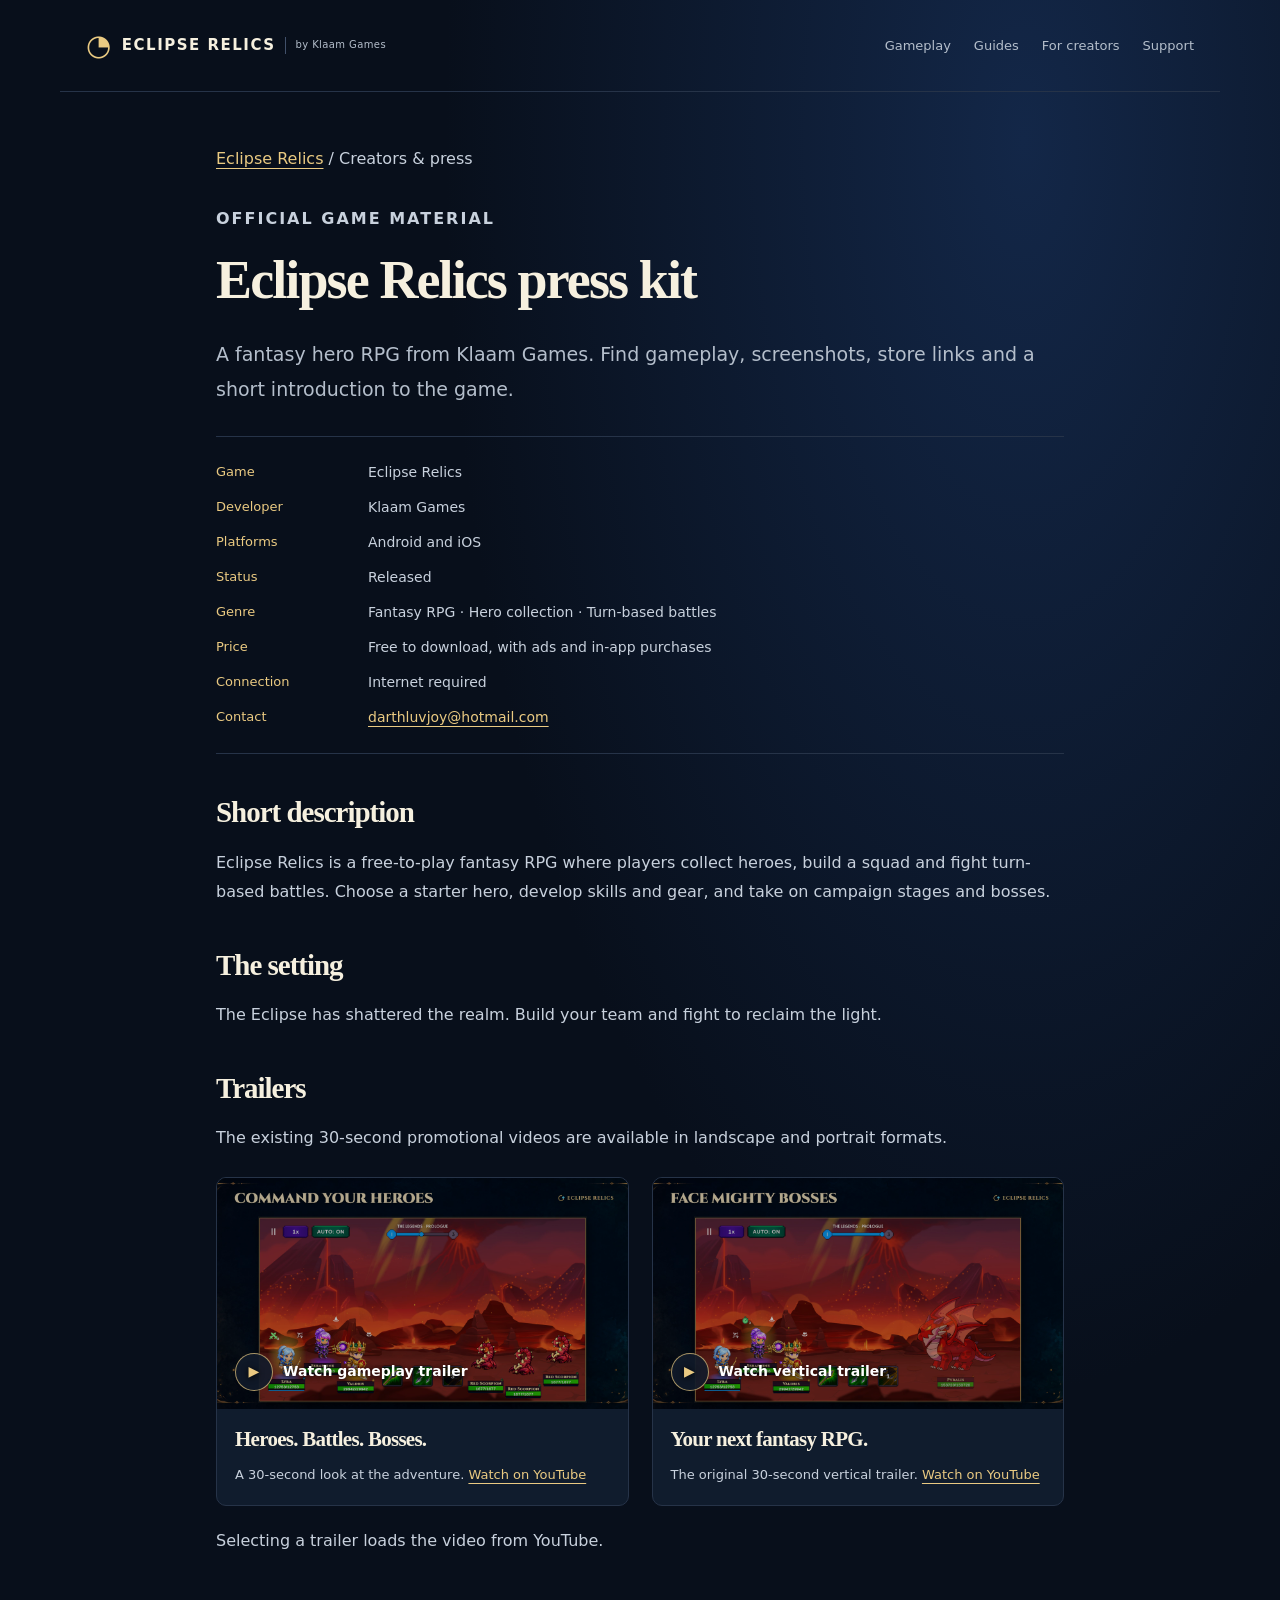
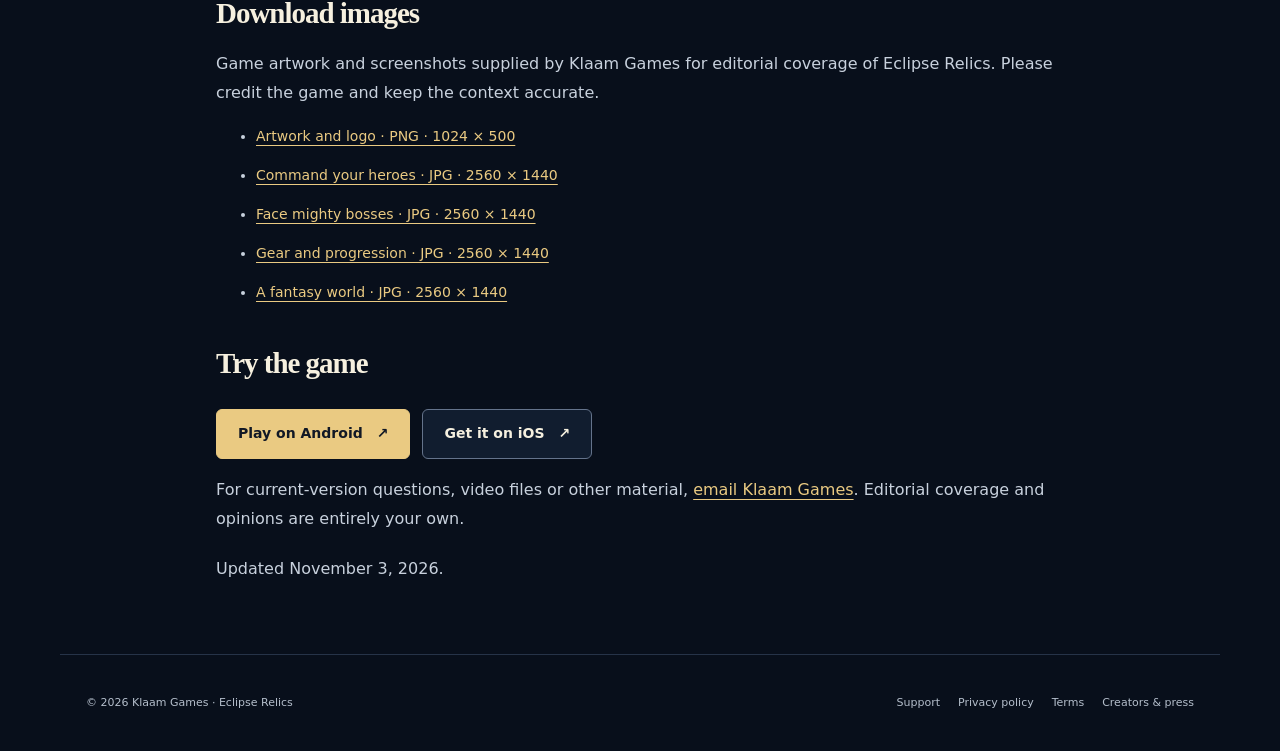
==== press/index.html @ dfe30f79 "Publish Eclipse Relics gameplay, beginner guides and creator kit" ====
<!doctype html>
<html lang="en">
<head>
<meta charset="utf-8">
<meta name="viewport" content="width=device-width,initial-scale=1">
<title>Eclipse Relics Press Kit — Trailers, Screenshots and Game Facts</title>
<meta name="description" content="Official Eclipse Relics creator and press kit: existing trailers, downloadable screenshots, game facts and the Klaam Games contact.">
<link rel="canonical" href="https://darthluvjoy-alt.github.io/press/">
<meta property="og:type" content="website">
<meta property="og:title" content="Eclipse Relics Press Kit — Trailers, Screenshots and Game Facts">
<meta property="og:description" content="Official Eclipse Relics creator and press kit: existing trailers, downloadable screenshots, game facts and the Klaam Games contact.">
<meta property="og:url" content="https://darthluvjoy-alt.github.io/press/">
<meta property="og:image" content="https://darthluvjoy-alt.github.io/assets/eclipse-relics-share.png">
<meta name="twitter:card" content="summary_large_image">
<meta name="theme-color" content="#080f1b">
<link rel="stylesheet" href="/styles.css">
<script src="/site.js" defer>
</script>
</head>
<body>
<a class="skip" href="#main">Skip to content</a>
<header class="site-header wrap">
<a class="brand" href="/">
<span aria-hidden="true">◔</span> ECLIPSE RELICS <small>by Klaam Games</small>
</a>
<nav aria-label="Main navigation">
<a href="/#gameplay">Gameplay</a>
<a href="/#guides">Guides</a>
<a href="/press/">For creators</a>
<a href="/KlaamGames/support.html">Support</a>
</nav>
</header>
<main id="main" class="wrap article">
<p class="breadcrumb">
<a href="/">Eclipse Relics</a> / Creators &amp; press</p>
<p class="eyebrow">Official game material</p>
<h1>Eclipse Relics press kit</h1>
<p class="lede">A fantasy hero RPG from Klaam Games. Find gameplay, screenshots, store links and a short introduction to the game.</p>
<dl class="facts">
<dt>Game</dt>
<dd>Eclipse Relics</dd>
<dt>Developer</dt>
<dd>Klaam Games</dd>
<dt>Platforms</dt>
<dd>Android and iOS</dd>
<dt>Status</dt>
<dd>Released</dd>
<dt>Genre</dt>
<dd>Fantasy RPG · Hero collection · Turn-based battles</dd>
<dt>Price</dt>
<dd>Free to download, with ads and in-app purchases</dd>
<dt>Connection</dt>
<dd>Internet required</dd>
<dt>Contact</dt>
<dd>
<a href="mailto:darthluvjoy@hotmail.com?subject=Eclipse%20Relics%20creator%20enquiry">darthluvjoy@hotmail.com</a>
</dd>
</dl>
<h2>Short description</h2>
<p>Eclipse Relics is a free-to-play fantasy RPG where players collect heroes, build a squad and fight turn-based battles. Choose a starter hero, develop skills and gear, and take on campaign stages and bosses.</p>
<h2>The setting</h2>
<p>The Eclipse has shattered the realm. Build your team and fight to reclaim the light.</p>
<h2>Trailers</h2>
<p>The existing 30-second promotional videos are available in landscape and portrait formats.</p>
<div class="trailers">
<article class="trailer-card">
<a class="video-preview" href="https://www.youtube.com/watch?v=3YpnAbJ2MR8" data-video="3YpnAbJ2MR8" data-title="Eclipse Relics gameplay trailer">
<img src="/assets/command-your-heroes.jpg" width="2560" height="1440" loading="lazy" alt="Turn-based battle footage in Eclipse Relics">
<span class="play-label">
<b aria-hidden="true">▶</b> Watch gameplay trailer</span>
</a>
<div class="card-copy">
<h3>Heroes. Battles. Bosses.</h3>
<p>A 30-second look at the adventure. <a href="https://www.youtube.com/watch?v=3YpnAbJ2MR8">Watch on YouTube</a>
</p>
</div>
</article>
<article class="trailer-card">
<a class="video-preview" href="https://www.youtube.com/watch?v=YLf_I1Ic7Hc" data-video="YLf_I1Ic7Hc" data-title="Eclipse Relics vertical trailer">
<img src="/assets/face-mighty-bosses.jpg" width="2560" height="1440" loading="lazy" alt="A campaign boss encounter in Eclipse Relics">
<span class="play-label">
<b aria-hidden="true">▶</b> Watch vertical trailer</span>
</a>
<div class="card-copy">
<h3>Your next fantasy RPG.</h3>
<p>The original 30-second vertical trailer. <a href="https://www.youtube.com/watch?v=YLf_I1Ic7Hc">Watch on YouTube</a>
</p>
</div>
</article>
</div>
<p class="fineprint">Selecting a trailer loads the video from YouTube.</p>
<h2>Download images</h2>
<p>Game artwork and screenshots supplied by Klaam Games for editorial coverage of Eclipse Relics. Please credit the game and keep the context accurate.</p>
<ul class="download-list">
<li>
<a href="/assets/eclipse-relics-share.png" download>Artwork and logo · PNG · 1024 × 500</a>
</li>
<li>
<a href="/assets/command-your-heroes.jpg" download>Command your heroes · JPG · 2560 × 1440</a>
</li>
<li>
<a href="/assets/face-mighty-bosses.jpg" download>Face mighty bosses · JPG · 2560 × 1440</a>
</li>
<li>
<a href="/assets/gear-up.jpg" download>Gear and progression · JPG · 2560 × 1440</a>
</li>
<li>
<a href="/assets/fantasy-world.jpg" download>A fantasy world · JPG · 2560 × 1440</a>
</li>
</ul>
<h2>Try the game</h2>
<div class="store-links">
<a class="button primary" href="https://play.google.com/store/apps/details?id=com.klaamgames.eclipserelics">Play on Android <span aria-hidden="true">↗</span>
</a>
<a class="button secondary" href="https://apps.apple.com/app/id6768101797">Get it on iOS <span aria-hidden="true">↗</span>
</a>
</div>
<p>For current-version questions, video files or other material, <a href="mailto:darthluvjoy@hotmail.com?subject=Eclipse%20Relics%20creator%20enquiry">email Klaam Games</a>. Editorial coverage and opinions are entirely your own.</p>
<p class="fineprint">Updated November 3, 2026.</p>
</main>
<footer class="wrap site-footer">
<p>© 2026 Klaam Games · Eclipse Relics</p>
<nav aria-label="Footer navigation">
<a href="/KlaamGames/support.html">Support</a>
<a href="/KlaamGames/privacy.html">Privacy policy</a>
<a href="/KlaamGames/terms.html">Terms</a>
<a href="/press/">Creators &amp; press</a>
</nav>
</footer>
</body>
</html>
---- styles.css ----
:root{color-scheme:dark;--bg:#080f1b;--panel:#101c2d;--text:#f6f0df;--muted:#b4becb;--gold:#eaca82;--line:#263348;font-family:system-ui,-apple-system,BlinkMacSystemFont,"Segoe UI",sans-serif;line-height:1.65;color:var(--text);background:var(--bg)}*{box-sizing:border-box}html{scroll-behavior:smooth;scroll-padding-top:24px}body{margin:0;background:radial-gradient(ellipse at 80% 6%,#132748 0,transparent 40%),var(--bg)}a{color:var(--gold);text-underline-offset:4px}a:hover{color:#fff0c9}a:focus-visible,button:focus-visible{outline:3px solid #8ecbff;outline-offset:5px}img{display:block;max-width:100%;height:auto}figure{margin:0}.wrap{max-width:1160px;margin-inline:auto;padding-inline:26px}.skip{position:absolute;top:-100px;left:20px;z-index:10;padding:12px;background:var(--gold);color:var(--bg)}.skip:focus{top:12px}.site-header{display:flex;align-items:center;justify-content:space-between;gap:24px;min-height:92px;border-bottom:1px solid var(--line)}.brand{display:flex;align-items:center;gap:9px;color:var(--text);font-weight:800;font-size:15px;letter-spacing:1.5px;text-decoration:none}.brand small{color:var(--muted);font-size:10px;letter-spacing:.4px;border-left:1px solid #41506a;padding-left:10px;font-weight:500}.brand>span{font-size:29px;color:var(--gold)}nav{display:flex;gap:23px;flex-wrap:wrap}nav a{color:var(--muted);font-size:13px;text-decoration:none}.hero{display:grid;grid-template-columns:1.06fr 1fr;align-items:center;gap:38px;padding-block:84px 76px}.eyebrow{text-transform:uppercase;letter-spacing:2px;font-size:11px;font-weight:700;color:var(--gold);margin:0 0 16px}h1,h2,h3{font-family:Georgia,"Times New Roman",serif;line-height:1.15;letter-spacing:-.035em}h1{font-size:clamp(38px,4.4vw,61px);margin:0 0 26px}h1 em{font-style:normal;color:var(--gold)}h2{font-size:clamp(30px,3.2vw,43px);margin:0 0 18px}h3{font-size:25px;margin:0 0 12px}.lead{font-size:17px;line-height:1.8;color:var(--muted);max-width:460px;margin-bottom:28px}.store-links{display:flex;flex-wrap:wrap;gap:12px}.button{display:inline-flex;align-items:center;justify-content:center;gap:14px;min-height:50px;padding:12px 21px;border:1px solid var(--gold);border-radius:6px;text-decoration:none;font-size:14px;font-weight:700}.button.primary{background:var(--gold);color:#111825}.button.primary:hover{background:#f5dcaa}.button.secondary{color:var(--text);border-color:#64738b;background:#111d2f}.fineprint{font-size:12px;line-height:1.8;color:var(--muted);margin-block:20px 0}.hero-art{padding:8px;border:1px solid #354760;background:#111d30;border-radius:12px;box-shadow:0 25px 65px #0008;transform:rotate(2deg)}.hero-art img{border-radius:6px}.hero-art figcaption{font-size:12px;color:var(--muted);padding:13px 10px 5px}.feature-strip{border-block:1px solid var(--line);background:#0d1828}.feature-strip .wrap{display:flex;justify-content:space-between;gap:18px;padding-block:19px}.feature-strip span{font-size:12px;color:#cfdae8}.feature-strip span::before{content:"✦";color:var(--gold);padding-right:10px}.section{padding-top:76px}.section-heading{display:flex;justify-content:space-between;align-items:end;gap:32px;margin-bottom:26px}.section-heading>p{color:var(--muted);font-size:14px;max-width:265px;margin:0 0 18px}.section-heading h2{margin-bottom:0}.trailers{display:grid;grid-template-columns:1fr 1fr;gap:23px}.trailer-card,.guide-card{border:1px solid var(--line);border-radius:10px;background:var(--panel);overflow:hidden}.video-preview{display:block;position:relative;aspect-ratio:16/9;overflow:hidden;background:#000}.video-preview img{height:100%;width:100%;object-fit:cover;opacity:.72;transition:opacity .2s}.video-preview:hover img{opacity:.92}.play-label{position:absolute;bottom:18px;left:18px;right:18px;display:flex;align-items:center;gap:10px;font-size:14px;font-weight:700;color:#fff;text-shadow:0 1px 6px #000}.play-label b{display:grid;place-items:center;width:38px;height:38px;border:1px solid #eaca82b3;border-radius:50%;background:#111b2ae8;color:var(--gold);font-size:14px}.card-copy{padding:22px 24px}.card-copy h3{font-size:23px}.card-copy p{font-size:13px;color:var(--muted);margin:0}.video-frame{display:block;width:100%;aspect-ratio:16/9;border:0;background:#000}.screenshots{display:grid;grid-template-columns:1fr 1fr;gap:23px}.screenshots figure{overflow:hidden;border:1px solid var(--line);border-radius:9px;background:#0e1929}.screenshots img{width:100%;aspect-ratio:16/9;object-fit:contain}.screenshots figcaption{padding:12px 16px;font-size:13px;color:var(--muted)}.guide-cards{display:grid;grid-template-columns:1fr 1fr;gap:23px}.guide-card{display:block;padding:30px;text-decoration:none;color:var(--text)}.guide-card:hover{border-color:#8e7954;color:#fff}.guide-card .eyebrow{display:block;margin-bottom:17px}.guide-card p{color:var(--muted);font-size:14px;line-height:1.8}.text-link{display:block;margin-top:25px;color:var(--gold);font-size:13px;font-weight:700}.final-cta{text-align:center;margin-top:80px;padding-block:55px;border-top:1px solid var(--line);background:radial-gradient(ellipse at center,#172b48,transparent 70%)}.final-cta .store-links{justify-content:center}.site-footer{display:flex;justify-content:space-between;gap:20px;align-items:center;padding-block:28px;border-top:1px solid var(--line)}.site-footer p{font-size:11px;color:var(--muted)}.site-footer nav{gap:18px}.site-footer nav a{font-size:11px}.article{max-width:900px;padding-block:52px 70px}.breadcrumb{font-size:12px;color:var(--muted);margin:0 0 30px}.article h1{font-size:clamp(37px,5vw,54px);max-width:800px}.article h2{font-size:29px;margin-top:42px}.article h3{font-size:23px;margin-top:24px}.article p,.article li{color:#c8d1dd;font-size:16px;line-height:1.85}.article strong{color:var(--text)}.article li+li{margin-top:13px}.article .lede{font-size:19px;color:var(--muted)}.callout{border-left:3px solid var(--gold);background:#101f32;padding:14px 22px;margin-block:28px}.callout p{margin-block:7px}.starter-grid{display:grid;grid-template-columns:repeat(3,1fr);gap:16px;margin-top:28px}.starter{border:1px solid var(--line);border-radius:8px;padding:22px;background:var(--panel)}.starter h2{font-size:29px;margin:0}.starter .role{font-size:11px;color:var(--gold);text-transform:uppercase;letter-spacing:1.5px}.starter p{font-size:14px}.article .store-links{margin-top:28px}.facts{display:grid;grid-template-columns:130px 1fr;gap:12px 22px;border-block:1px solid var(--line);padding-block:24px;margin-block:28px}.facts dt{font-size:13px;color:var(--gold)}.facts dd{margin:0;font-size:14px;color:#c8d1dd}.article .trailers{margin-top:24px}.article .card-copy{padding:18px}.article .card-copy h3{font-size:21px;margin-top:0}.article .card-copy p{font-size:13px}.download-list li{font-size:14px}@media(max-width:800px){.site-header{align-items:flex-start;flex-direction:column;gap:15px;padding-block:20px}nav{gap:22px}.hero{grid-template-columns:1fr;padding-block:42px;gap:32px}.hero-art{transform:none;max-width:630px}.hero h1{font-size:clamp(40px,8vw,58px)}.feature-strip .wrap{display:grid;grid-template-columns:1fr 1fr;gap:12px}.section{padding-top:48px}.section-heading{align-items:flex-start;flex-direction:column;gap:14px}.section-heading>p{margin:0}.starter-grid{grid-template-columns:1fr}.starter h2{margin:0}.site-footer{align-items:flex-start;flex-direction:column;gap:8px}.final-cta{margin-top:48px}.article{padding-top:32px}}@media(max-width:520px){.wrap{padding-inline:20px}.brand{font-size:13px;letter-spacing:1px}.brand small{font-size:9px}.site-header nav{gap:19px}.site-header nav a{font-size:12px}.hero h1{font-size:41px}.hero .lead{font-size:16px}.store-links{gap:10px}.store-links .button{padding:12px 16px;font-size:13px}.feature-strip span{font-size:11px}.trailers,.screenshots,.guide-cards{grid-template-columns:1fr}.guide-card{padding:24px}.facts{grid-template-columns:1fr;gap:4px}.facts dd{margin-bottom:12px}.article h1{font-size:37px}.article .lede{font-size:17px}.final-cta h2,.section-heading h2{font-size:34px}}@media(prefers-reduced-motion:reduce){html{scroll-behavior:auto}*{transition:none!important}}
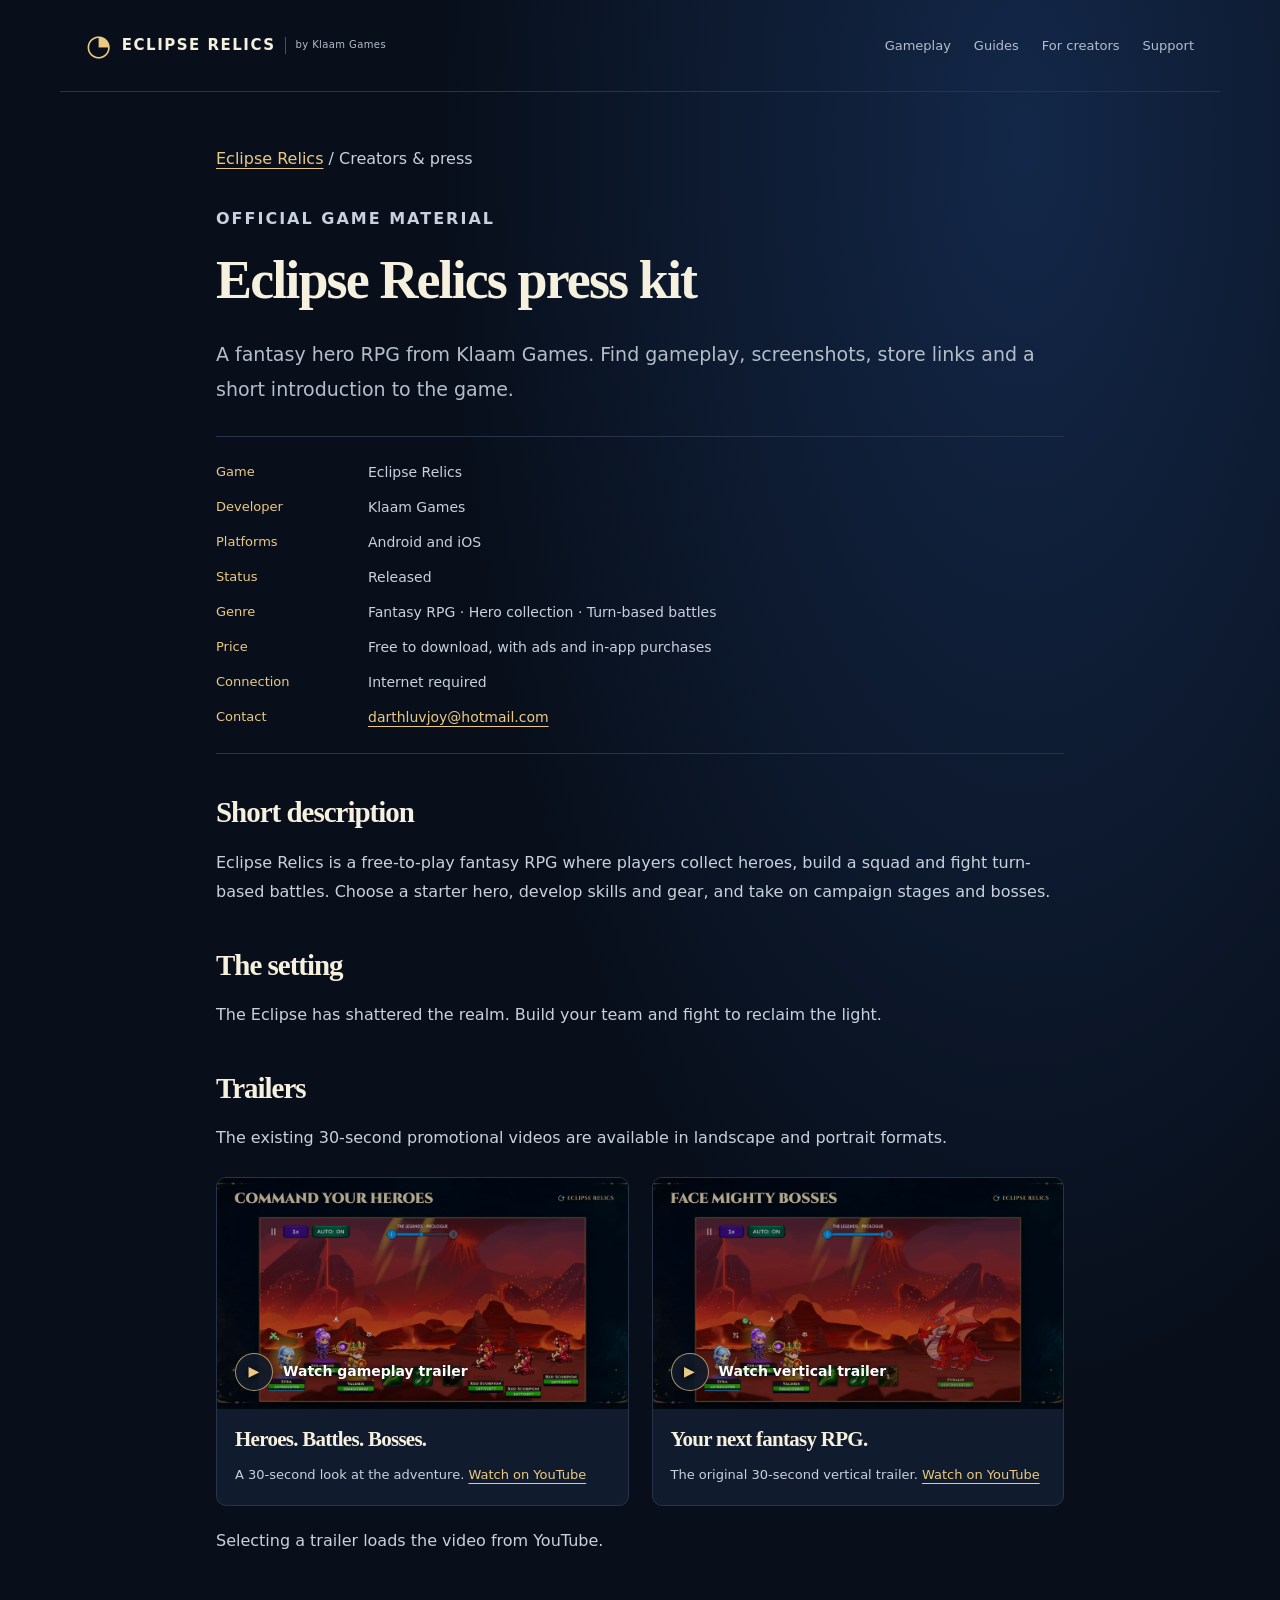
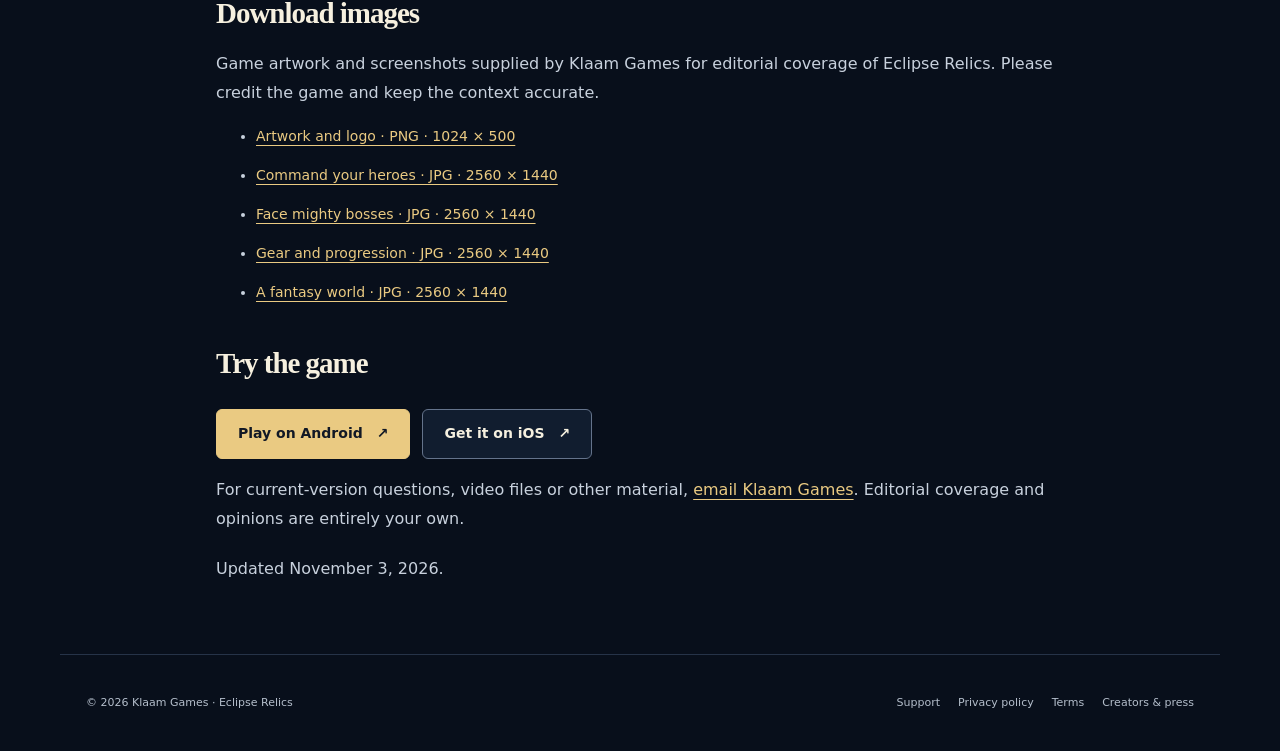
==== commit 82fd5cc4: "Reduce mobile image payload while preserving full-size press downloads" ====
--- a/press/index.html
+++ b/press/index.html
@@ -65,7 +65,7 @@
 <div class="trailers">
 <article class="trailer-card">
 <a class="video-preview" href="https://www.youtube.com/watch?v=3YpnAbJ2MR8" data-video="3YpnAbJ2MR8" data-title="Eclipse Relics gameplay trailer">
-<img src="/assets/command-your-heroes.jpg" width="2560" height="1440" loading="lazy" alt="Turn-based battle footage in Eclipse Relics">
+<img src="/assets/command-your-heroes.webp" width="2560" height="1440" loading="lazy" alt="Turn-based battle footage in Eclipse Relics">
 <span class="play-label">
 <b aria-hidden="true">▶</b> Watch gameplay trailer</span>
 </a>
@@ -77,7 +77,7 @@
 </article>
 <article class="trailer-card">
 <a class="video-preview" href="https://www.youtube.com/watch?v=YLf_I1Ic7Hc" data-video="YLf_I1Ic7Hc" data-title="Eclipse Relics vertical trailer">
-<img src="/assets/face-mighty-bosses.jpg" width="2560" height="1440" loading="lazy" alt="A campaign boss encounter in Eclipse Relics">
+<img src="/assets/face-mighty-bosses.webp" width="2560" height="1440" loading="lazy" alt="A campaign boss encounter in Eclipse Relics">
 <span class="play-label">
 <b aria-hidden="true">▶</b> Watch vertical trailer</span>
 </a>
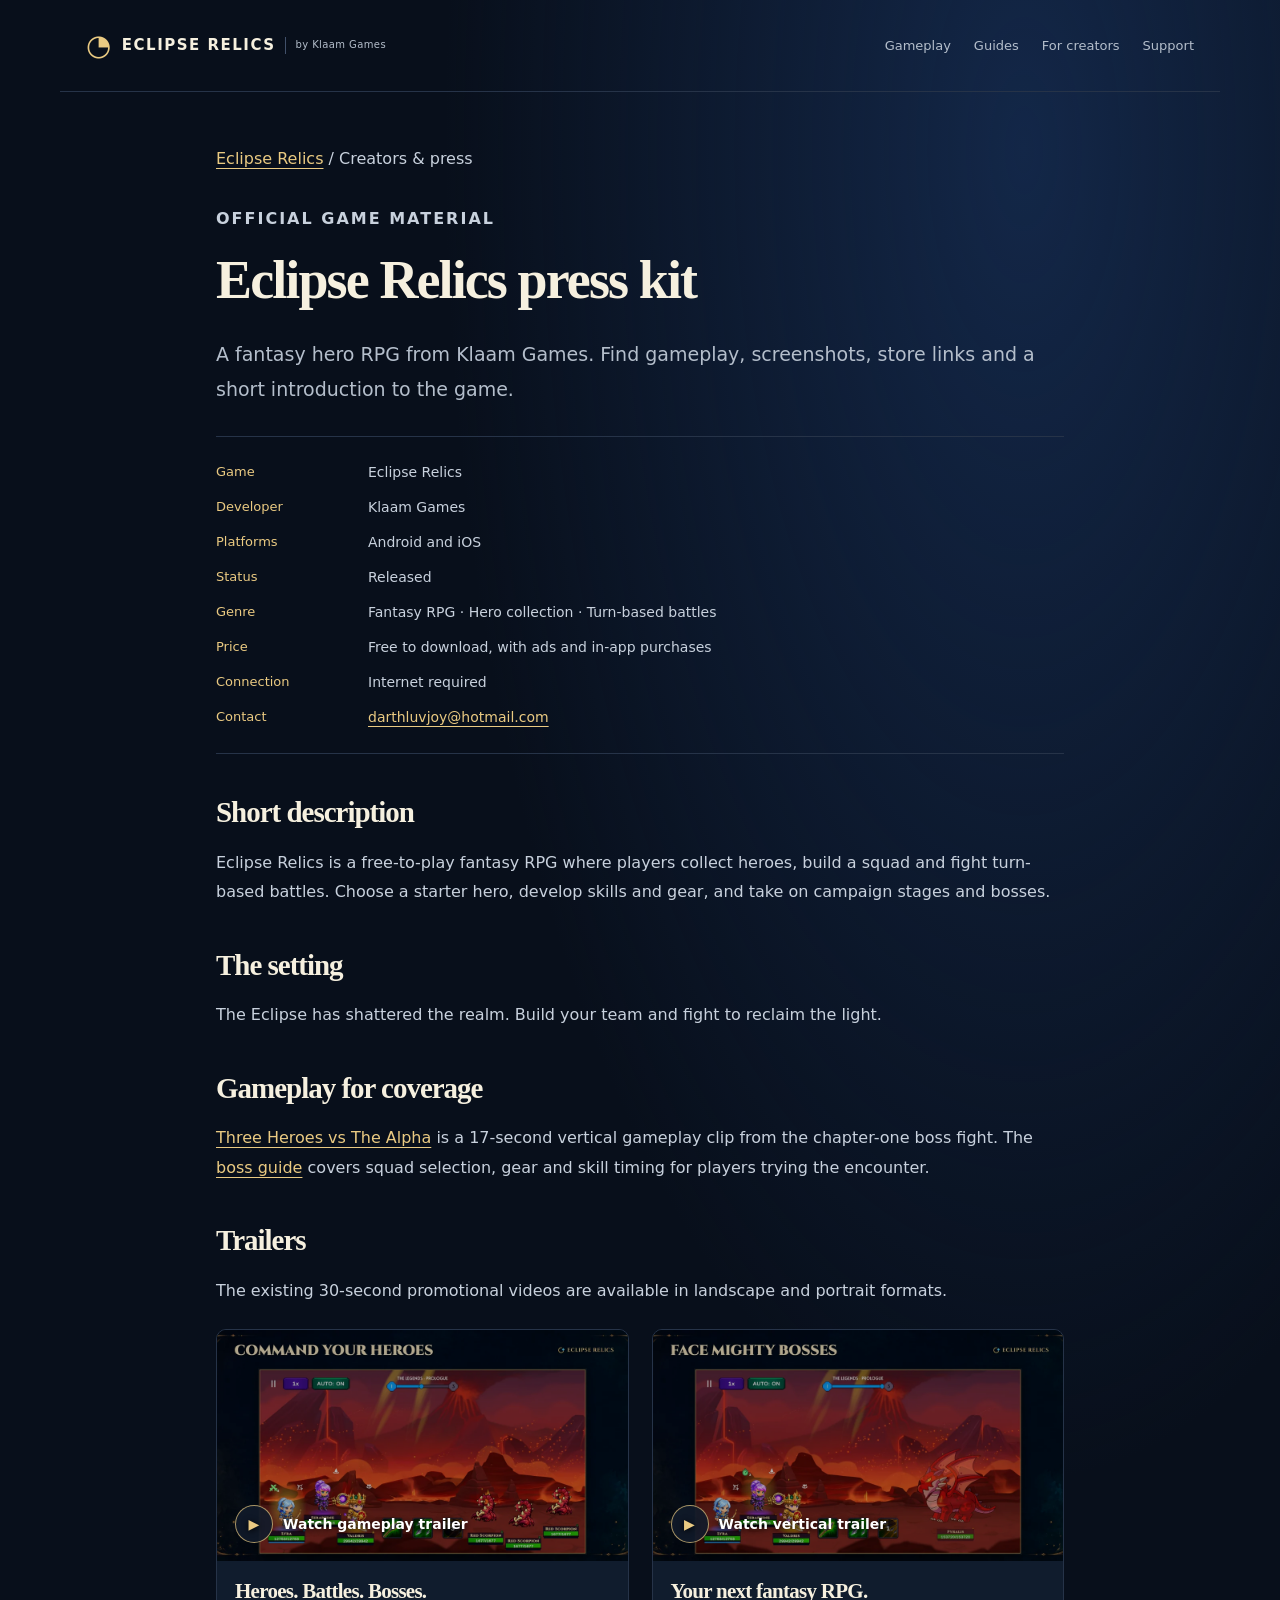
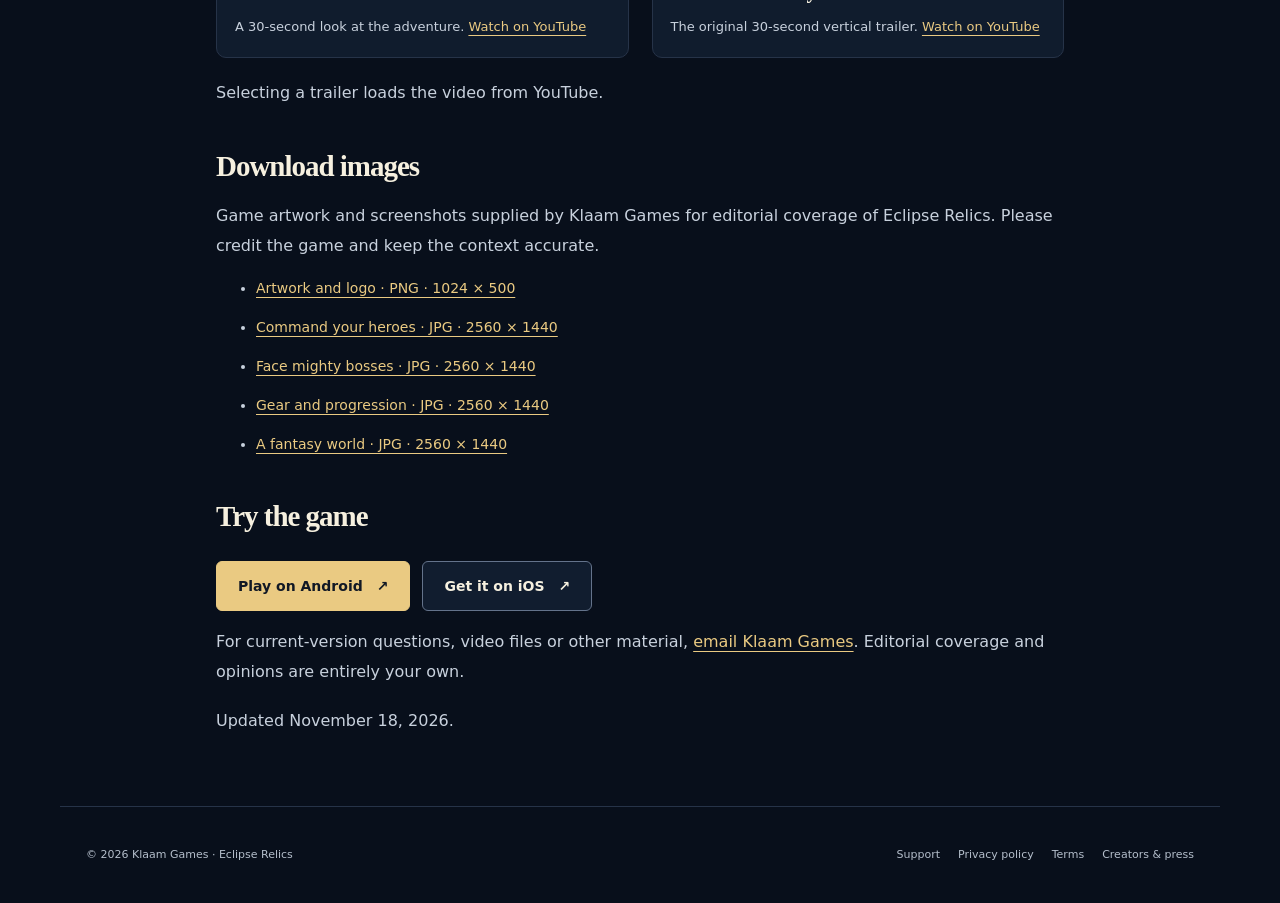
==== commit 9a8625ba: "Feature the Alpha gameplay pilot and attribute organic store links" ====
--- a/press/index.html
+++ b/press/index.html
@@ -60,6 +60,8 @@
 <p>Eclipse Relics is a free-to-play fantasy RPG where players collect heroes, build a squad and fight turn-based battles. Choose a starter hero, develop skills and gear, and take on campaign stages and bosses.</p>
 <h2>The setting</h2>
 <p>The Eclipse has shattered the realm. Build your team and fight to reclaim the light.</p>
+<h2>Gameplay for coverage</h2>
+<p><a href="https://www.youtube.com/shorts/j83L3a-JwUo">Three Heroes vs The Alpha</a> is a 17-second vertical gameplay clip from the chapter-one boss fight. The <a href="/guides/the-alpha/">boss guide</a> covers squad selection, gear and skill timing for players trying the encounter.</p>
 <h2>Trailers</h2>
 <p>The existing 30-second promotional videos are available in landscape and portrait formats.</p>
 <div class="trailers">
@@ -110,13 +112,13 @@
 </ul>
 <h2>Try the game</h2>
 <div class="store-links">
-<a class="button primary" href="https://play.google.com/store/apps/details?id=com.klaamgames.eclipserelics">Play on Android <span aria-hidden="true">↗</span>
+<a class="button primary" data-store="google" href="https://play.google.com/store/apps/details?id=com.klaamgames.eclipserelics&amp;utm_source=web-press&amp;utm_campaign=organic-pilot-20261118&amp;referrer=utm_source%3Dweb-press%26utm_campaign%3Dorganic-pilot-20261118">Play on Android <span aria-hidden="true">↗</span>
 </a>
-<a class="button secondary" href="https://apps.apple.com/app/id6768101797">Get it on iOS <span aria-hidden="true">↗</span>
+<a class="button secondary" data-store="apple" href="https://apps.apple.com/app/apple-store/id6768101797?pt=128887662&amp;ct=op18-web-press&amp;mt=8">Get it on iOS <span aria-hidden="true">↗</span>
 </a>
 </div>
 <p>For current-version questions, video files or other material, <a href="mailto:darthluvjoy@hotmail.com?subject=Eclipse%20Relics%20creator%20enquiry">email Klaam Games</a>. Editorial coverage and opinions are entirely your own.</p>
-<p class="fineprint">Updated November 3, 2026.</p>
+<p class="fineprint">Updated November 18, 2026.</p>
 </main>
 <footer class="wrap site-footer">
 <p>© 2026 Klaam Games · Eclipse Relics</p>
--- a/styles.css
+++ b/styles.css
@@ -1 +1,21 @@
-:root{color-scheme:dark;--bg:#080f1b;--panel:#101c2d;--text:#f6f0df;--muted:#b4becb;--gold:#eaca82;--line:#263348;font-family:system-ui,-apple-system,BlinkMacSystemFont,"Segoe UI",sans-serif;line-height:1.65;color:var(--text);background:var(--bg)}*{box-sizing:border-box}html{scroll-behavior:smooth;scroll-padding-top:24px}body{margin:0;background:radial-gradient(ellipse at 80% 6%,#132748 0,transparent 40%),var(--bg)}a{color:var(--gold);text-underline-offset:4px}a:hover{color:#fff0c9}a:focus-visible,button:focus-visible{outline:3px solid #8ecbff;outline-offset:5px}img{display:block;max-width:100%;height:auto}figure{margin:0}.wrap{max-width:1160px;margin-inline:auto;padding-inline:26px}.skip{position:absolute;top:-100px;left:20px;z-index:10;padding:12px;background:var(--gold);color:var(--bg)}.skip:focus{top:12px}.site-header{display:flex;align-items:center;justify-content:space-between;gap:24px;min-height:92px;border-bottom:1px solid var(--line)}.brand{display:flex;align-items:center;gap:9px;color:var(--text);font-weight:800;font-size:15px;letter-spacing:1.5px;text-decoration:none}.brand small{color:var(--muted);font-size:10px;letter-spacing:.4px;border-left:1px solid #41506a;padding-left:10px;font-weight:500}.brand>span{font-size:29px;color:var(--gold)}nav{display:flex;gap:23px;flex-wrap:wrap}nav a{color:var(--muted);font-size:13px;text-decoration:none}.hero{display:grid;grid-template-columns:1.06fr 1fr;align-items:center;gap:38px;padding-block:84px 76px}.eyebrow{text-transform:uppercase;letter-spacing:2px;font-size:11px;font-weight:700;color:var(--gold);margin:0 0 16px}h1,h2,h3{font-family:Georgia,"Times New Roman",serif;line-height:1.15;letter-spacing:-.035em}h1{font-size:clamp(38px,4.4vw,61px);margin:0 0 26px}h1 em{font-style:normal;color:var(--gold)}h2{font-size:clamp(30px,3.2vw,43px);margin:0 0 18px}h3{font-size:25px;margin:0 0 12px}.lead{font-size:17px;line-height:1.8;color:var(--muted);max-width:460px;margin-bottom:28px}.store-links{display:flex;flex-wrap:wrap;gap:12px}.button{display:inline-flex;align-items:center;justify-content:center;gap:14px;min-height:50px;padding:12px 21px;border:1px solid var(--gold);border-radius:6px;text-decoration:none;font-size:14px;font-weight:700}.button.primary{background:var(--gold);color:#111825}.button.primary:hover{background:#f5dcaa}.button.secondary{color:var(--text);border-color:#64738b;background:#111d2f}.fineprint{font-size:12px;line-height:1.8;color:var(--muted);margin-block:20px 0}.hero-art{padding:8px;border:1px solid #354760;background:#111d30;border-radius:12px;box-shadow:0 25px 65px #0008;transform:rotate(2deg)}.hero-art img{border-radius:6px}.hero-art figcaption{font-size:12px;color:var(--muted);padding:13px 10px 5px}.feature-strip{border-block:1px solid var(--line);background:#0d1828}.feature-strip .wrap{display:flex;justify-content:space-between;gap:18px;padding-block:19px}.feature-strip span{font-size:12px;color:#cfdae8}.feature-strip span::before{content:"✦";color:var(--gold);padding-right:10px}.section{padding-top:76px}.section-heading{display:flex;justify-content:space-between;align-items:end;gap:32px;margin-bottom:26px}.section-heading>p{color:var(--muted);font-size:14px;max-width:265px;margin:0 0 18px}.section-heading h2{margin-bottom:0}.trailers{display:grid;grid-template-columns:1fr 1fr;gap:23px}.trailer-card,.guide-card{border:1px solid var(--line);border-radius:10px;background:var(--panel);overflow:hidden}.video-preview{display:block;position:relative;aspect-ratio:16/9;overflow:hidden;background:#000}.video-preview img{height:100%;width:100%;object-fit:cover;opacity:.72;transition:opacity .2s}.video-preview:hover img{opacity:.92}.play-label{position:absolute;bottom:18px;left:18px;right:18px;display:flex;align-items:center;gap:10px;font-size:14px;font-weight:700;color:#fff;text-shadow:0 1px 6px #000}.play-label b{display:grid;place-items:center;width:38px;height:38px;border:1px solid #eaca82b3;border-radius:50%;background:#111b2ae8;color:var(--gold);font-size:14px}.card-copy{padding:22px 24px}.card-copy h3{font-size:23px}.card-copy p{font-size:13px;color:var(--muted);margin:0}.video-frame{display:block;width:100%;aspect-ratio:16/9;border:0;background:#000}.screenshots{display:grid;grid-template-columns:1fr 1fr;gap:23px}.screenshots figure{overflow:hidden;border:1px solid var(--line);border-radius:9px;background:#0e1929}.screenshots img{width:100%;aspect-ratio:16/9;object-fit:contain}.screenshots figcaption{padding:12px 16px;font-size:13px;color:var(--muted)}.guide-cards{display:grid;grid-template-columns:1fr 1fr;gap:23px}.guide-card{display:block;padding:30px;text-decoration:none;color:var(--text)}.guide-card:hover{border-color:#8e7954;color:#fff}.guide-card .eyebrow{display:block;margin-bottom:17px}.guide-card p{color:var(--muted);font-size:14px;line-height:1.8}.text-link{display:block;margin-top:25px;color:var(--gold);font-size:13px;font-weight:700}.final-cta{text-align:center;margin-top:80px;padding-block:55px;border-top:1px solid var(--line);background:radial-gradient(ellipse at center,#172b48,transparent 70%)}.final-cta .store-links{justify-content:center}.site-footer{display:flex;justify-content:space-between;gap:20px;align-items:center;padding-block:28px;border-top:1px solid var(--line)}.site-footer p{font-size:11px;color:var(--muted)}.site-footer nav{gap:18px}.site-footer nav a{font-size:11px}.article{max-width:900px;padding-block:52px 70px}.breadcrumb{font-size:12px;color:var(--muted);margin:0 0 30px}.article h1{font-size:clamp(37px,5vw,54px);max-width:800px}.article h2{font-size:29px;margin-top:42px}.article h3{font-size:23px;margin-top:24px}.article p,.article li{color:#c8d1dd;font-size:16px;line-height:1.85}.article strong{color:var(--text)}.article li+li{margin-top:13px}.article .lede{font-size:19px;color:var(--muted)}.callout{border-left:3px solid var(--gold);background:#101f32;padding:14px 22px;margin-block:28px}.callout p{margin-block:7px}.starter-grid{display:grid;grid-template-columns:repeat(3,1fr);gap:16px;margin-top:28px}.starter{border:1px solid var(--line);border-radius:8px;padding:22px;background:var(--panel)}.starter h2{font-size:29px;margin:0}.starter .role{font-size:11px;color:var(--gold);text-transform:uppercase;letter-spacing:1.5px}.starter p{font-size:14px}.article .store-links{margin-top:28px}.facts{display:grid;grid-template-columns:130px 1fr;gap:12px 22px;border-block:1px solid var(--line);padding-block:24px;margin-block:28px}.facts dt{font-size:13px;color:var(--gold)}.facts dd{margin:0;font-size:14px;color:#c8d1dd}.article .trailers{margin-top:24px}.article .card-copy{padding:18px}.article .card-copy h3{font-size:21px;margin-top:0}.article .card-copy p{font-size:13px}.download-list li{font-size:14px}@media(max-width:800px){.site-header{align-items:flex-start;flex-direction:column;gap:15px;padding-block:20px}nav{gap:22px}.hero{grid-template-columns:1fr;padding-block:42px;gap:32px}.hero-art{transform:none;max-width:630px}.hero h1{font-size:clamp(40px,8vw,58px)}.feature-strip .wrap{display:grid;grid-template-columns:1fr 1fr;gap:12px}.section{padding-top:48px}.section-heading{align-items:flex-start;flex-direction:column;gap:14px}.section-heading>p{margin:0}.starter-grid{grid-template-columns:1fr}.starter h2{margin:0}.site-footer{align-items:flex-start;flex-direction:column;gap:8px}.final-cta{margin-top:48px}.article{padding-top:32px}}@media(max-width:520px){.wrap{padding-inline:20px}.brand{font-size:13px;letter-spacing:1px}.brand small{font-size:9px}.site-header nav{gap:19px}.site-header nav a{font-size:12px}.hero h1{font-size:41px}.hero .lead{font-size:16px}.store-links{gap:10px}.store-links .button{padding:12px 16px;font-size:13px}.feature-strip span{font-size:11px}.trailers,.screenshots,.guide-cards{grid-template-columns:1fr}.guide-card{padding:24px}.facts{grid-template-columns:1fr;gap:4px}.facts dd{margin-bottom:12px}.article h1{font-size:37px}.article .lede{font-size:17px}.final-cta h2,.section-heading h2{font-size:34px}}@media(prefers-reduced-motion:reduce){html{scroll-behavior:auto}*{transition:none!important}}+:root{color-scheme:dark;--bg:#080f1b;--panel:#101c2d;--text:#f6f0df;--muted:#b4becb;--gold:#eaca82;--line:#263348;font-family:system-ui,-apple-system,BlinkMacSystemFont,"Segoe UI",sans-serif;line-height:1.65;color:var(--text);background:var(--bg)}*{box-sizing:border-box}html{scroll-behavior:smooth;scroll-padding-top:24px}body{margin:0;background:radial-gradient(ellipse at 80% 6%,#132748 0,transparent 40%),var(--bg)}a{color:var(--gold);text-underline-offset:4px}a:hover{color:#fff0c9}a:focus-visible,button:focus-visible{outline:3px solid #8ecbff;outline-offset:5px}img{display:block;max-width:100%;height:auto}figure{margin:0}.wrap{max-width:1160px;margin-inline:auto;padding-inline:26px}.skip{position:absolute;top:-100px;left:20px;z-index:10;padding:12px;background:var(--gold);color:var(--bg)}.skip:focus{top:12px}.site-header{display:flex;align-items:center;justify-content:space-between;gap:24px;min-height:92px;border-bottom:1px solid var(--line)}.brand{display:flex;align-items:center;gap:9px;color:var(--text);font-weight:800;font-size:15px;letter-spacing:1.5px;text-decoration:none}.brand small{color:var(--muted);font-size:10px;letter-spacing:.4px;border-left:1px solid #41506a;padding-left:10px;font-weight:500}.brand>span{font-size:29px;color:var(--gold)}nav{display:flex;gap:23px;flex-wrap:wrap}nav a{color:var(--muted);font-size:13px;text-decoration:none}.hero{display:grid;grid-template-columns:1.06fr 1fr;align-items:center;gap:38px;padding-block:84px 76px}.eyebrow{text-transform:uppercase;letter-spacing:2px;font-size:11px;font-weight:700;color:var(--gold);margin:0 0 16px}h1,h2,h3{font-family:Georgia,"Times New Roman",serif;line-height:1.15;letter-spacing:-.035em}h1{font-size:clamp(38px,4.4vw,61px);margin:0 0 26px}h1 em{font-style:normal;color:var(--gold)}h2{font-size:clamp(30px,3.2vw,43px);margin:0 0 18px}h3{font-size:25px;margin:0 0 12px}.lead{font-size:17px;line-height:1.8;color:var(--muted);max-width:460px;margin-bottom:28px}.store-links{display:flex;flex-wrap:wrap;gap:12px}.button{display:inline-flex;align-items:center;justify-content:center;gap:14px;min-height:50px;padding:12px 21px;border:1px solid var(--gold);border-radius:6px;text-decoration:none;font-size:14px;font-weight:700}.button.primary{background:var(--gold);color:#111825}.button.primary:hover{background:#f5dcaa}.button.secondary{color:var(--text);border-color:#64738b;background:#111d2f}.fineprint{font-size:12px;line-height:1.8;color:var(--muted);margin-block:20px 0}.hero-art{padding:8px;border:1px solid #354760;background:#111d30;border-radius:12px;box-shadow:0 25px 65px #0008;transform:rotate(2deg)}.hero-art img{border-radius:6px}.hero-art figcaption{font-size:12px;color:var(--muted);padding:13px 10px 5px}.feature-strip{border-block:1px solid var(--line);background:#0d1828}.feature-strip .wrap{display:flex;justify-content:space-between;gap:18px;padding-block:19px}.feature-strip span{font-size:12px;color:#cfdae8}.feature-strip span::before{content:"✦";color:var(--gold);padding-right:10px}.section{padding-top:76px}.section-heading{display:flex;justify-content:space-between;align-items:end;gap:32px;margin-bottom:26px}.section-heading>p{color:var(--muted);font-size:14px;max-width:265px;margin:0 0 18px}.section-heading h2{margin-bottom:0}.trailers{display:grid;grid-template-columns:1fr 1fr;gap:23px}.trailer-card,.guide-card{border:1px solid var(--line);border-radius:10px;background:var(--panel);overflow:hidden}.video-preview{display:block;position:relative;aspect-ratio:16/9;overflow:hidden;background:#000}.video-preview img{height:100%;width:100%;object-fit:cover;opacity:.72;transition:opacity .2s}.video-preview:hover img{opacity:.92}.play-label{position:absolute;bottom:18px;left:18px;right:18px;display:flex;align-items:center;gap:10px;font-size:14px;font-weight:700;color:#fff;text-shadow:0 1px 6px #000}.play-label b{display:grid;place-items:center;width:38px;height:38px;border:1px solid #eaca82b3;border-radius:50%;background:#111b2ae8;color:var(--gold);font-size:14px}.card-copy{padding:22px 24px}.card-copy h3{font-size:23px}.card-copy p{font-size:13px;color:var(--muted);margin:0}.video-frame{display:block;width:100%;aspect-ratio:16/9;border:0;background:#000}.screenshots{display:grid;grid-template-columns:1fr 1fr;gap:23px}.screenshots figure{overflow:hidden;border:1px solid var(--line);border-radius:9px;background:#0e1929}.screenshots img{width:100%;aspect-ratio:16/9;object-fit:contain}.screenshots figcaption{padding:12px 16px;font-size:13px;color:var(--muted)}.guide-cards{display:grid;grid-template-columns:1fr 1fr;gap:23px}.guide-card{display:block;padding:30px;text-decoration:none;color:var(--text)}.guide-card:hover{border-color:#8e7954;color:#fff}.guide-card .eyebrow{display:block;margin-bottom:17px}.guide-card p{color:var(--muted);font-size:14px;line-height:1.8}.text-link{display:block;margin-top:25px;color:var(--gold);font-size:13px;font-weight:700}.final-cta{text-align:center;margin-top:80px;padding-block:55px;border-top:1px solid var(--line);background:radial-gradient(ellipse at center,#172b48,transparent 70%)}.final-cta .store-links{justify-content:center}.site-footer{display:flex;justify-content:space-between;gap:20px;align-items:center;padding-block:28px;border-top:1px solid var(--line)}.site-footer p{font-size:11px;color:var(--muted)}.site-footer nav{gap:18px}.site-footer nav a{font-size:11px}.article{max-width:900px;padding-block:52px 70px}.breadcrumb{font-size:12px;color:var(--muted);margin:0 0 30px}.article h1{font-size:clamp(37px,5vw,54px);max-width:800px}.article h2{font-size:29px;margin-top:42px}.article h3{font-size:23px;margin-top:24px}.article p,.article li{color:#c8d1dd;font-size:16px;line-height:1.85}.article strong{color:var(--text)}.article li+li{margin-top:13px}.article .lede{font-size:19px;color:var(--muted)}.callout{border-left:3px solid var(--gold);background:#101f32;padding:14px 22px;margin-block:28px}.callout p{margin-block:7px}.starter-grid{display:grid;grid-template-columns:repeat(3,1fr);gap:16px;margin-top:28px}.starter{border:1px solid var(--line);border-radius:8px;padding:22px;background:var(--panel)}.starter h2{font-size:29px;margin:0}.starter .role{font-size:11px;color:var(--gold);text-transform:uppercase;letter-spacing:1.5px}.starter p{font-size:14px}.article .store-links{margin-top:28px}.facts{display:grid;grid-template-columns:130px 1fr;gap:12px 22px;border-block:1px solid var(--line);padding-block:24px;margin-block:28px}.facts dt{font-size:13px;color:var(--gold)}.facts dd{margin:0;font-size:14px;color:#c8d1dd}.article .trailers{margin-top:24px}.article .card-copy{padding:18px}.article .card-copy h3{font-size:21px;margin-top:0}.article .card-copy p{font-size:13px}.download-list li{font-size:14px}@media(max-width:800px){.site-header{align-items:flex-start;flex-direction:column;gap:15px;padding-block:20px}nav{gap:22px}.hero{grid-template-columns:1fr;padding-block:42px;gap:32px}.hero-art{transform:none;max-width:630px}.hero h1{font-size:clamp(40px,8vw,58px)}.feature-strip .wrap{display:grid;grid-template-columns:1fr 1fr;gap:12px}.section{padding-top:48px}.section-heading{align-items:flex-start;flex-direction:column;gap:14px}.section-heading>p{margin:0}.starter-grid{grid-template-columns:1fr}.starter h2{margin:0}.site-footer{align-items:flex-start;flex-direction:column;gap:8px}.final-cta{margin-top:48px}.article{padding-top:32px}}@media(max-width:520px){.wrap{padding-inline:20px}.brand{font-size:13px;letter-spacing:1px}.brand small{font-size:9px}.site-header nav{gap:19px}.site-header nav a{font-size:12px}.hero h1{font-size:41px}.hero .lead{font-size:16px}.store-links{gap:10px}.store-links .button{padding:12px 16px;font-size:13px}.feature-strip span{font-size:11px}.trailers,.screenshots,.guide-cards{grid-template-columns:1fr}.guide-card{padding:24px}.facts{grid-template-columns:1fr;gap:4px}.facts dd{margin-bottom:12px}.article h1{font-size:37px}.article .lede{font-size:17px}.final-cta h2,.section-heading h2{font-size:34px}}@media(prefers-reduced-motion:reduce){html{scroll-behavior:auto}*{transition:none!important}}
+.boss-feature {
+  display: grid;
+  grid-template-columns: clamp(144px, 25vw, 190px) minmax(0, 1fr);
+  align-items: center;
+  gap: clamp(18px, 4vw, 38px);
+  margin-block: 28px 36px;
+}
+.boss-cover img {
+  width: 100%;
+  border: 1px solid var(--line);
+  border-radius: 8px;
+}
+.boss-feature .lede { margin-top: 0; }
+@media (max-width: 560px) {
+  .boss-feature { grid-template-columns: 100px minmax(0, 1fr); align-items: start; }
+  .boss-feature > div { display: contents; }
+  .boss-cover { grid-row: span 2; }
+  .boss-feature p { margin: 0; }
+  .boss-feature .store-links { grid-column: 1 / -1; margin: 0; }
+}
